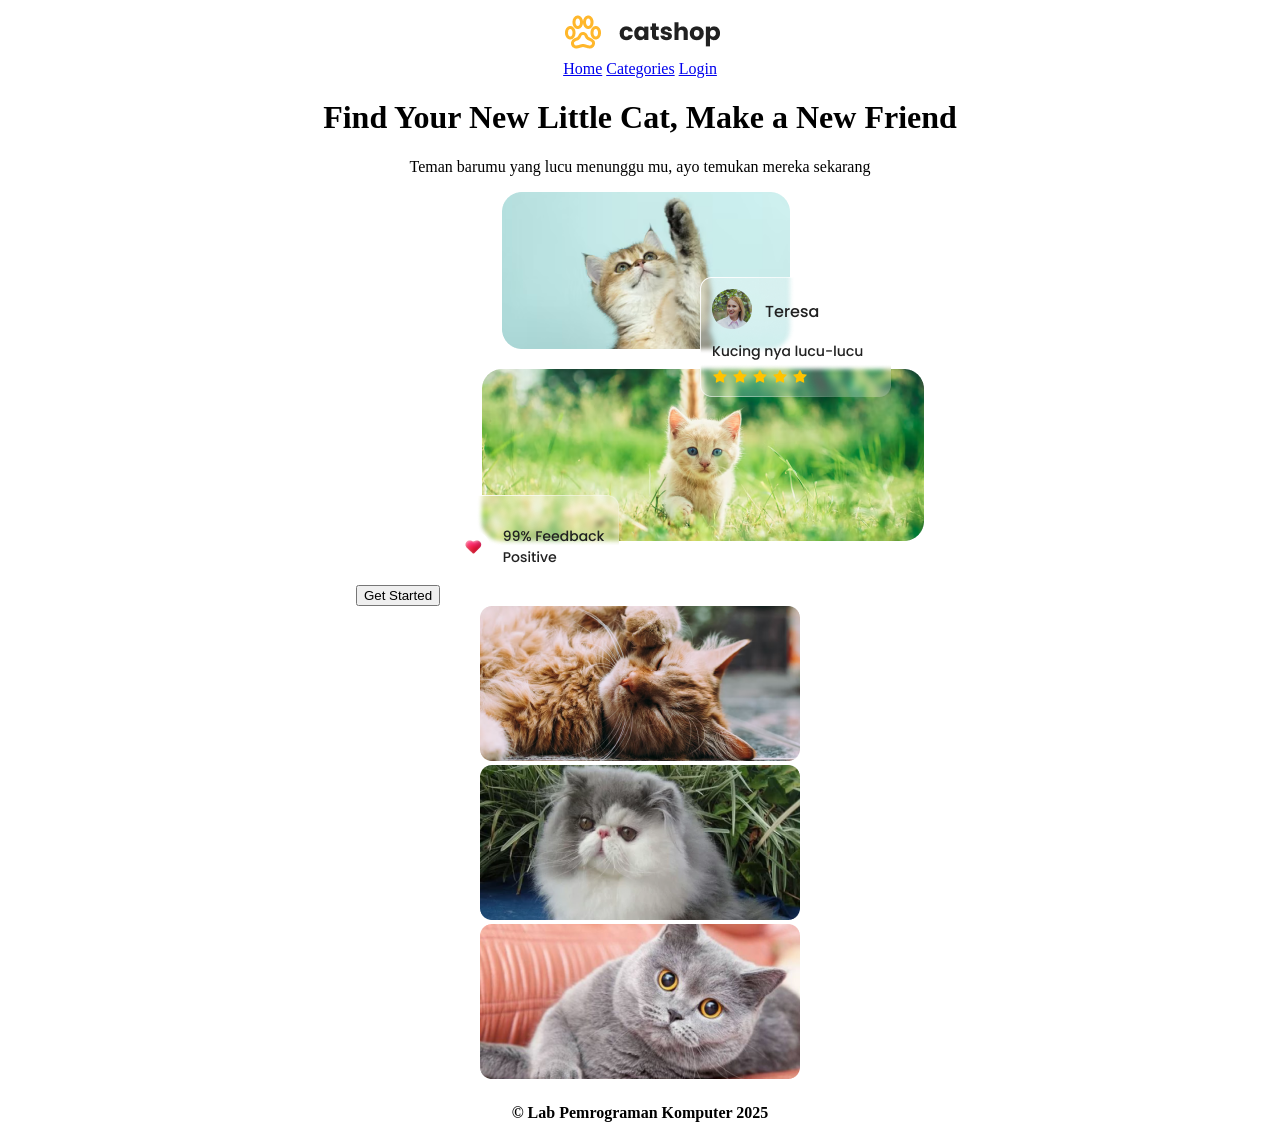
==== index.html @ 52e6fa99 "Login, register html" ====
<!DOCTYPE html>
<html lang="en">
  <head>
    <link rel="icon" href="assets/icon.png" />
    <title>Home</title>
  </head>
  <body>
    <center>
      <header>
        <nav>
          <div class="logo">
            <img src="assets/logo.png" alt="" />
          </div>
          <a href="index.html">Home</a>
          <a href="#">Categories</a>
          <a href="login.html">Login</a>
        </nav>
      </header>
      <main>
        <div class="jumbotron">
          <h1>Find Your New Little Cat, Make a New Friend</h1>
          <p>Teman barumu yang lucu menunggu mu, ayo temukan mereka sekarang</p>
          <button type="button">Get Started</button>
          <img src="assets/jumbotron.png" alt="" />
        </div>
        <div class="cards-categories">
          <div class="card">
            <img src="assets/anggora.png" alt="" />
          </div>
          <div class="card">
            <img src="assets/persia.png" alt="" />
          </div>
          <div class="card">
            <img src="assets/british.png" alt="" />
          </div>
        </div>
      </main>
      <footer>
        <h4>&copy; Lab Pemrograman Komputer 2025</h4>
      </footer>
    </center>
  </body>
</html>
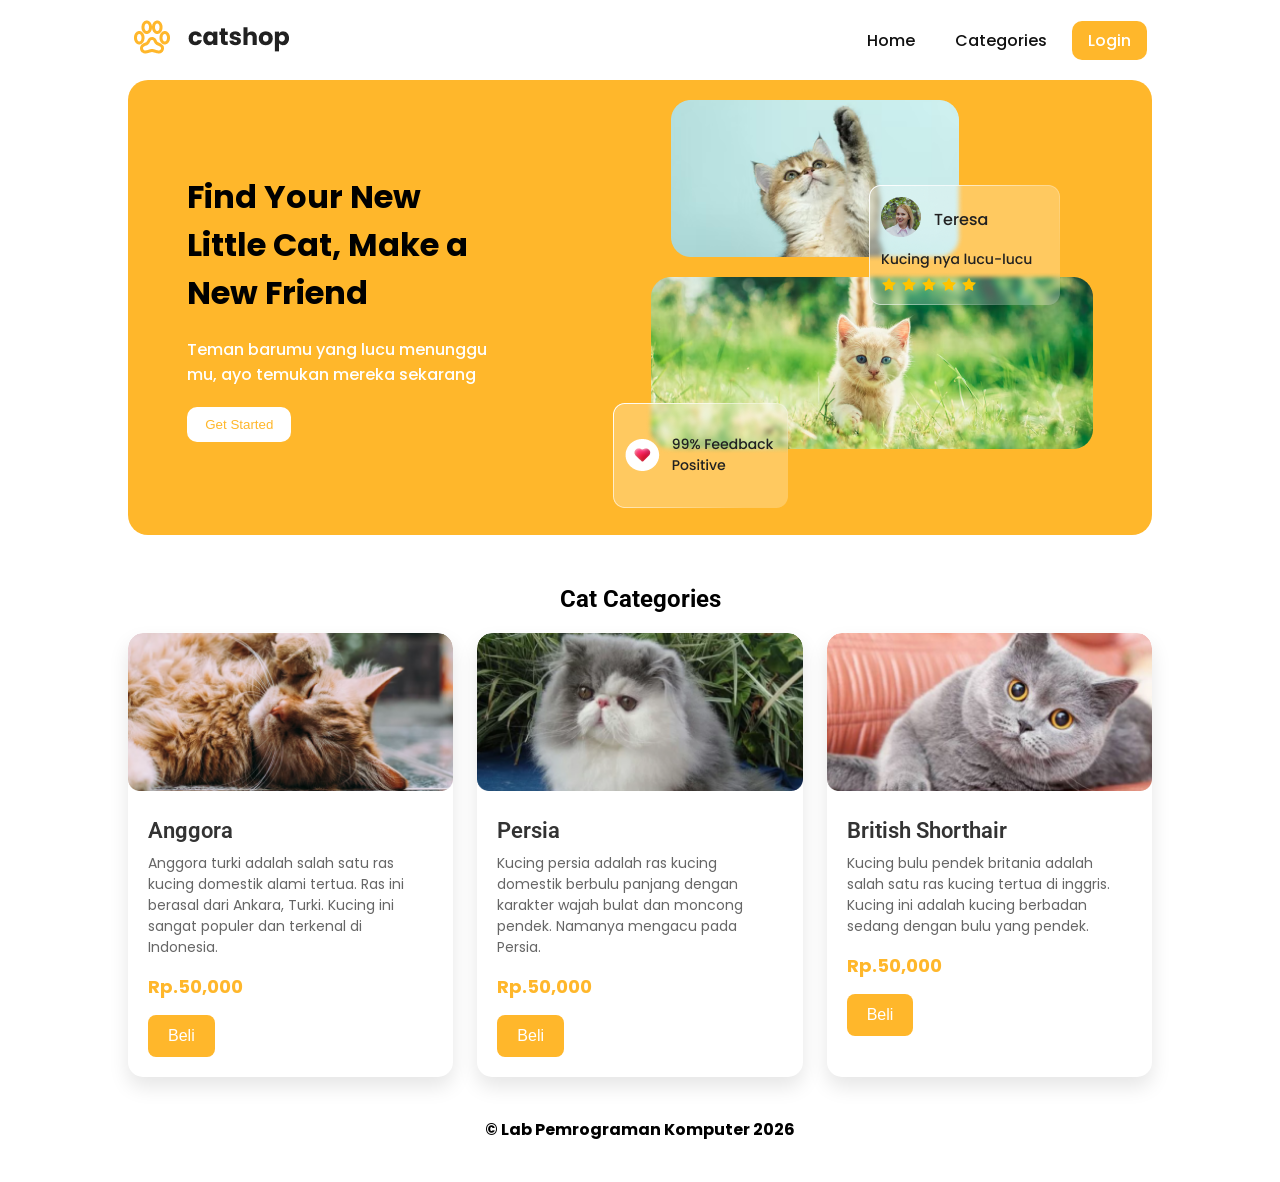
==== commit 33daf803: "Menambahkan css  Bab 2" ====
--- a/index.html
+++ b/index.html
@@ -3,41 +3,105 @@
   <head>
     <link rel="icon" href="assets/icon.png" />
     <title>Home</title>
+    <link rel="stylesheet" href="css/style.css" />
+    <link rel="preconnect" href="https://fonts.googleapis.com" />
+    <link rel="preconnect" href="https://fonts.gstatic.com" crossorigin />
+    <link
+      href="https://fonts.googleapis.com/css2?family=Poppins:wght@400;500;700&family=Roboto:wght@500;700&display=swap"
+      rel="stylesheet"
+    />
+    <link
+      rel="stylesheet"
+      href="https://cdnjs.cloudflare.com/ajax/libs/font-awesome/5.15.3/css/all.min.css"
+    />
+    <link rel="stylesheet" href="style.css" />
   </head>
+
   <body>
-    <center>
+    <div class="container">
       <header>
         <nav>
           <div class="logo">
             <img src="assets/logo.png" alt="" />
           </div>
-          <a href="index.html">Home</a>
-          <a href="#">Categories</a>
-          <a href="login.html">Login</a>
+          <input type="checkbox" id="click" />
+          <label for="click" class="menu-btn">
+            <i class="fas fa-bars"></i>
+          </label>
+          <ul>
+            <li><a href="#">Home</a></li>
+            <li><a href="#">Categories</a></li>
+            <li><a href="login.html" class="btn_login">Login</a></li>
+          </ul>
         </nav>
       </header>
       <main>
         <div class="jumbotron">
-          <h1>Find Your New Little Cat, Make a New Friend</h1>
-          <p>Teman barumu yang lucu menunggu mu, ayo temukan mereka sekarang</p>
-          <button type="button">Get Started</button>
-          <img src="assets/jumbotron.png" alt="" />
+          <div class="jumbotron-text">
+            <h1>Find Your New Little Cat, Make a New Friend</h1>
+            <p>
+              Teman barumu yang lucu menunggu mu, ayo temukan mereka sekarang
+            </p>
+            <button type="button" class="btn_getStarted">Get Started</button>
+          </div>
+          <div class="jumbotron-img">
+            <img src="assets/jumbotron.png" alt="" />
+          </div>
         </div>
         <div class="cards-categories">
-          <div class="card">
-            <img src="assets/anggora.png" alt="" />
-          </div>
-          <div class="card">
-            <img src="assets/persia.png" alt="" />
-          </div>
-          <div class="card">
-            <img src="assets/british.png" alt="" />
+          <h2>Cat Categories</h2>
+          <div class="card-categories">
+            <div class="card">
+              <div class="card-image">
+                <img src="assets/anggora.png" alt="gambar tidak ditemukan" />
+              </div>
+              <div class="card-content">
+                <h5>Anggora</h5>
+                <p class="description">
+                  Anggora turki adalah salah satu ras kucing domestik alami
+                  tertua. Ras ini berasal dari Ankara, Turki. Kucing ini sangat
+                  populer dan terkenal di Indonesia.
+                </p>
+                <p class="price"><span>Rp.</span>50,000</p>
+                <button class="btn_belanja" type="submit">Beli</button>
+              </div>
+            </div>
+            <div class="card">
+              <div class="card-image">
+                <img src="assets/persia.png" alt="gambar tidak ditemukan" />
+              </div>
+              <div class="card-content">
+                <h5>Persia</h5>
+                <p class="description">
+                  Kucing persia adalah ras kucing domestik berbulu panjang
+                  dengan karakter wajah bulat dan moncong pendek. Namanya
+                  mengacu pada Persia.
+                </p>
+                <p class="price"><span>Rp.</span>50,000</p>
+                <button class="btn_belanja" type="submit">Beli</button>
+              </div>
+            </div>
+            <div class="card">
+              <div class="card-image">
+                <img src="assets/british.png" alt="gambar tidak ditemukan" />
+              </div>
+              <div class="card-content">
+                <h5>British Shorthair</h5>
+                <p class="description">
+                  Kucing bulu pendek britania adalah salah satu ras kucing
+                  tertua di inggris. Kucing ini adalah kucing berbadan sedang
+                  dengan bulu yang pendek.
+                </p>
+                <p class="price"><span>Rp.</span>50,000</p>
+                <button class="btn_belanja" type="submit">Beli</button>
+              </div>
+            </div>
           </div>
         </div>
       </main>
       <footer>
-        <h4>&copy; Lab Pemrograman Komputer 2025</h4>
+        <h4>&copy; Lab Pemrograman Komputer 2026</h4>
       </footer>
-    </center>
+    </div>
   </body>
-</html>+</html>
--- a/css/style.css
+++ b/css/style.css
@@ -0,0 +1,314 @@
+* {
+	margin: 0;
+	padding: 0;
+	box-sizing: border-box;
+  }
+  
+  .container {
+	width: 80%;
+	margin: 0 auto;
+  }
+  
+  body {
+	font-family: "Poppins", sans-serif;
+  }
+  
+  /* new nav */
+  nav {
+	display: flex;
+	height: 80px;
+	width: 100%;
+	align-items: center;
+	justify-content: space-between;
+	flex-wrap: wrap;
+  }
+  nav ul {
+	display: flex;
+	flex-wrap: wrap;
+	list-style: none;
+  }
+  nav ul li {
+	margin: 0 5px;
+  }
+  nav ul li a {
+	color: #111;
+	text-decoration: none;
+	font-weight: 500;
+	padding: 8px 15px;
+	transition: all 0.3s ease;
+  }
+  nav ul li a.active,
+  nav ul li a:hover {
+	color: #ffb72b;
+  }
+  nav .menu-btn i {
+	color: #000;
+	font-size: 22px;
+	cursor: pointer;
+	display: none;
+  }
+  input[type="checkbox"] {
+	display: none;
+  }
+  
+  .btn_login {
+	background-color: #ffb72b;
+	width: 100%;
+	padding: 8px 16px;
+	border-radius: 10px;
+	border: none;
+	cursor: pointer;
+	color: white;
+  }
+  
+  .btn_login:hover {
+	background-color: #eba416;
+	color: #fff;
+  }
+  
+  /* style jumbotron */
+  .jumbotron {
+	display: flex;
+	background-color: #ffb72b;
+	border-radius: 20px;
+	padding: 20px 0;
+	justify-content: space-around;
+	align-items: center;
+	margin-bottom: 50px;
+  }
+  
+  .jumbotron-text {
+	width: 30%;
+	font-weight: 500;
+  }
+  
+  .jumbotron-text p {
+	color: white;
+	margin: 20px 0;
+  }
+  
+  .jumbotron-text button {
+	padding: 10px 18px;
+	border: none;
+	border-radius: 10px;
+	background-color: white;
+	color: #ffb72b;
+	cursor: pointer;
+  }
+  
+  /* style card-categories */
+  .cards-categories {
+	display: flex;
+	flex-direction: column;
+	align-items: center;
+  }
+  
+  .cards-categories h2 {
+	font-family: "Roboto", sans-serif;
+	font-size: 24px;
+	margin-bottom: 20px;
+	text-align: center;
+  }
+  
+  .card-categories {
+	display: grid;
+	gap: 1.5rem;
+	grid-template-columns: repeat(auto-fit, minmax(20rem, 1fr));
+  }
+  
+  .card {
+	box-shadow: 0 10px 20px rgba(0, 0, 0, 0.1);
+	border-radius: 15px;
+	overflow: hidden;
+	transition: transform 0.3s ease-in-out;
+  }
+  
+  .card:hover {
+	transform: scale(1.05);
+  }
+  
+  .card .card-image {
+	overflow: hidden;
+	border-radius: 15px 15px 0 0;
+  }
+  
+  .card img {
+	width: 100%;
+	height: auto;
+	object-fit: cover;
+	border-radius: 15px 15px 0 0;
+  }
+  
+  .card-content {
+	padding: 20px;
+  }
+  
+  .card h5 {
+	margin-bottom: 10px;
+	font-family: "Roboto", sans-serif;
+	font-size: 22px;
+	font-weight: 600;
+	color: #333;
+  }
+  
+  .card p.description {
+	font-size: 14px;
+	color: #666;
+	margin-bottom: 15px;
+  }
+  
+  .card p.price {
+	font-size: 18px;
+	font-weight: bold;
+	color: #ffb72b;
+	margin-bottom: 15px;
+  }
+  
+  .card .btn_belanja {
+	background-color: #ffb72b;
+	padding: 12px 20px;
+	border-radius: 8px;
+	border: none;
+	cursor: pointer;
+	color: white;
+	font-size: 16px;
+	transition: background-color 0.3s ease;
+  }
+  
+  .card .btn_belanja:hover {
+	background-color: #eba416;
+  }
+  
+  
+  
+  
+  
+  /* footer */
+  footer {
+	display: flex;
+	justify-content: center;
+	align-items: center;
+	margin: 40px 0;
+  }
+  
+  /* style page login */
+  
+  .center {
+	display: flex;
+	justify-content: center;
+	align-items: center;
+	height: 500px;
+  }
+  
+  .form-login {
+	display: flex;
+	flex-direction: column;
+	align-items: center;
+	width: 30%;
+	background-color: white;
+	padding: 30px;
+	margin: 0 auto;
+	box-shadow: 0 6px 12px 4px rgba(0, 0, 0, 0.15);
+	border-radius: 10px;
+  }
+  
+  .input {
+	width: 100%;
+	margin: 10px 0;
+	padding: 10px;
+	border-radius: 10px;
+	border: 1px solid rgb(148, 148, 148);
+  }
+  
+  .link-register {
+	text-decoration: none;
+	margin-top: 10px;
+  }
+
+  
+  
+  /* responsive */
+  @media screen and (max-width: 1023px) {
+	.container {
+	  width: 100%;
+	  margin: 0 auto;
+	}
+	/* navbar responsive */
+	nav {
+	  padding: 0 40px 0 50px;
+	  position: relative;
+	}
+  
+	nav .menu-btn i {
+	  display: block;
+	}
+	#click:checked ~ .menu-btn i:before {
+	  content: "\f00d";
+	}
+	nav ul {
+	  position: absolute;
+	  top: 80px;
+	  left: -100%;
+	  background: rgba(0, 0, 0, 0.85);
+	  width: 100%;
+	  text-align: center;
+	  display: block;
+	  transition: all 0.3s ease;
+	}
+	#click:checked ~ ul {
+	  left: 0;
+	}
+	nav ul li {
+	  width: 100%;
+	  margin: 40px 0;
+	}
+	nav ul li a {
+	  width: 100%;
+	  margin-left: -100%;
+	  display: block;
+	  font-size: 20px;
+	  color: #fff;
+	  transition: 0.6s cubic-bezier(0.68, -0.55, 0.265, 1.55);
+	}
+	#click:checked ~ ul li a {
+	  margin-left: 0px;
+	}
+	nav ul li a.active,
+	nav ul li a:hover {
+	  color: #ffb72b;
+	}
+  
+	/* jumbotron responsive */
+	.jumbotron {
+	  flex-direction: column-reverse;
+	  border-radius: 0px !important;
+	  justify-content: center;
+	}
+	.jumbotron-img img {
+	  width: 100% !important;
+	}
+  
+	.jumbotron-text {
+	  width: 100% !important;
+	  padding-left: 20px;
+	}
+  
+	/* card-categories responsive */
+	.card-categories {
+	  flex-direction: column;
+	  gap: 20px;
+	  margin: 0 10px;
+	}
+  
+	.card {
+	  width: 100% !important;
+	}
+  
+	/* form-login responsive */
+	.form-login {
+	  width: 80%;
+	}
+	.modal-content {
+	  width: 80%; /* Sesuaikan ukuran modal untuk layar kecil */
+	}
+  }
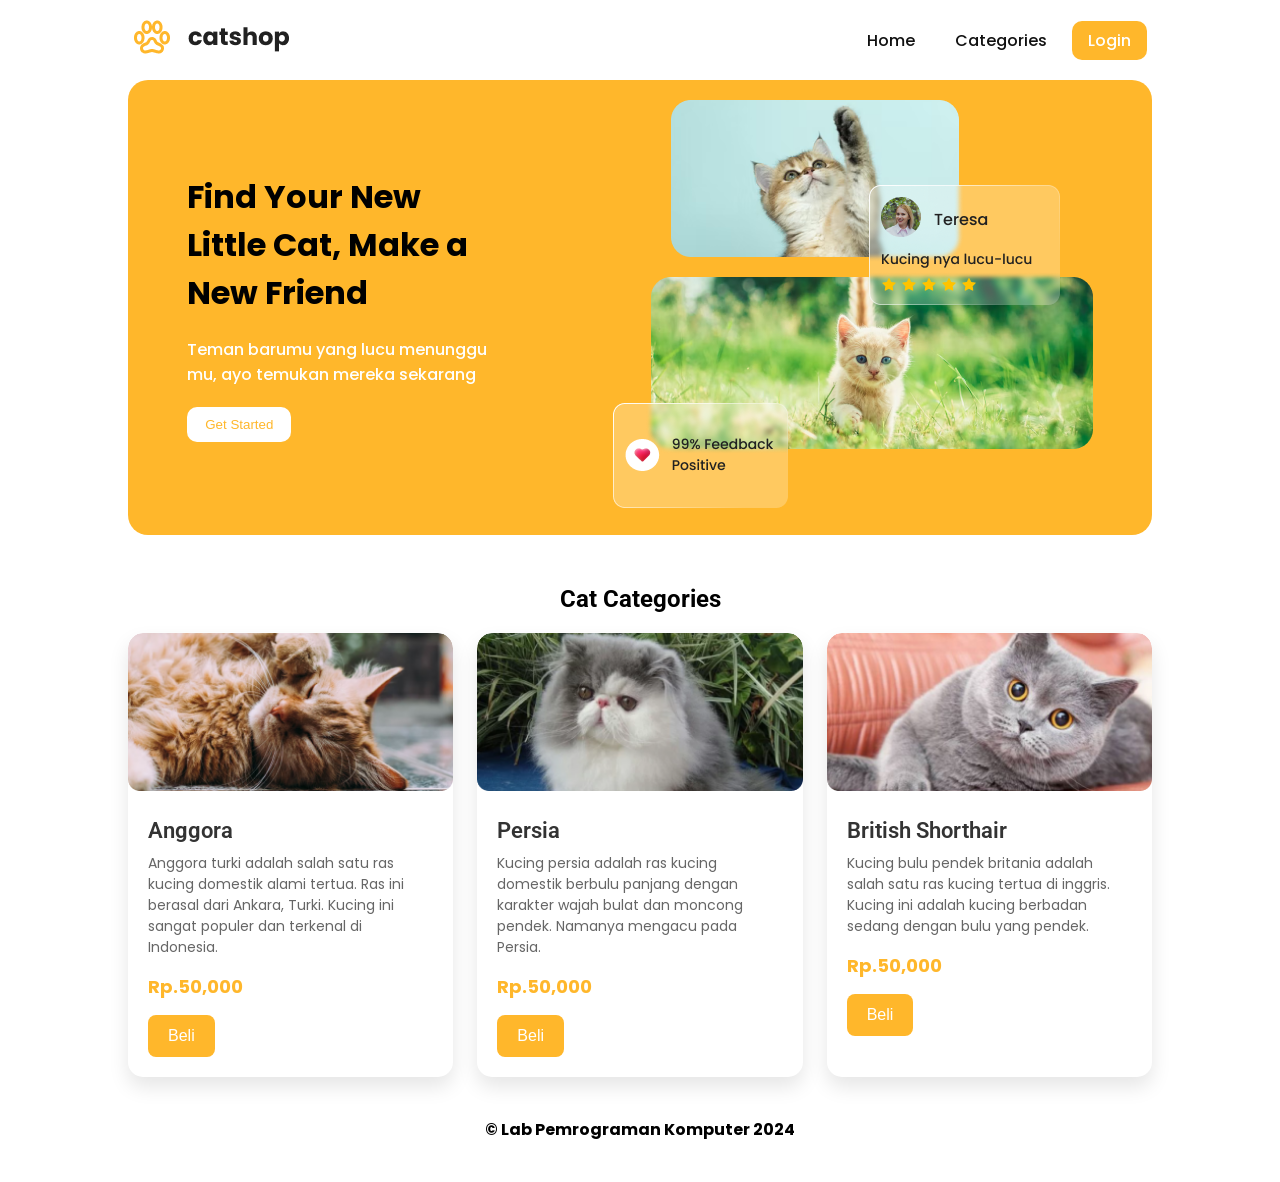
==== commit b0f0d0ad: "Latihan javascript II  Bab 4" ====
--- a/index.html
+++ b/index.html
@@ -1,107 +1,217 @@
 <!DOCTYPE html>
 <html lang="en">
-  <head>
-    <link rel="icon" href="assets/icon.png" />
-    <title>Home</title>
-    <link rel="stylesheet" href="css/style.css" />
-    <link rel="preconnect" href="https://fonts.googleapis.com" />
-    <link rel="preconnect" href="https://fonts.gstatic.com" crossorigin />
-    <link
-      href="https://fonts.googleapis.com/css2?family=Poppins:wght@400;500;700&family=Roboto:wght@500;700&display=swap"
-      rel="stylesheet"
-    />
-    <link
-      rel="stylesheet"
-      href="https://cdnjs.cloudflare.com/ajax/libs/font-awesome/5.15.3/css/all.min.css"
-    />
-    <link rel="stylesheet" href="style.css" />
-  </head>
-
-  <body>
-    <div class="container">
-      <header>
-        <nav>
-          <div class="logo">
-            <img src="assets/logo.png" alt="" />
-          </div>
-          <input type="checkbox" id="click" />
-          <label for="click" class="menu-btn">
-            <i class="fas fa-bars"></i>
-          </label>
-          <ul>
-            <li><a href="#">Home</a></li>
-            <li><a href="#">Categories</a></li>
-            <li><a href="login.html" class="btn_login">Login</a></li>
-          </ul>
-        </nav>
-      </header>
-      <main>
-        <div class="jumbotron">
-          <div class="jumbotron-text">
-            <h1>Find Your New Little Cat, Make a New Friend</h1>
-            <p>
-              Teman barumu yang lucu menunggu mu, ayo temukan mereka sekarang
-            </p>
-            <button type="button" class="btn_getStarted">Get Started</button>
-          </div>
-          <div class="jumbotron-img">
-            <img src="assets/jumbotron.png" alt="" />
-          </div>
-        </div>
-        <div class="cards-categories">
-          <h2>Cat Categories</h2>
-          <div class="card-categories">
-            <div class="card">
-              <div class="card-image">
-                <img src="assets/anggora.png" alt="gambar tidak ditemukan" />
-              </div>
-              <div class="card-content">
-                <h5>Anggora</h5>
-                <p class="description">
-                  Anggora turki adalah salah satu ras kucing domestik alami
-                  tertua. Ras ini berasal dari Ankara, Turki. Kucing ini sangat
-                  populer dan terkenal di Indonesia.
-                </p>
-                <p class="price"><span>Rp.</span>50,000</p>
-                <button class="btn_belanja" type="submit">Beli</button>
-              </div>
-            </div>
-            <div class="card">
-              <div class="card-image">
-                <img src="assets/persia.png" alt="gambar tidak ditemukan" />
-              </div>
-              <div class="card-content">
-                <h5>Persia</h5>
-                <p class="description">
-                  Kucing persia adalah ras kucing domestik berbulu panjang
-                  dengan karakter wajah bulat dan moncong pendek. Namanya
-                  mengacu pada Persia.
-                </p>
-                <p class="price"><span>Rp.</span>50,000</p>
-                <button class="btn_belanja" type="submit">Beli</button>
-              </div>
-            </div>
-            <div class="card">
-              <div class="card-image">
-                <img src="assets/british.png" alt="gambar tidak ditemukan" />
-              </div>
-              <div class="card-content">
-                <h5>British Shorthair</h5>
-                <p class="description">
-                  Kucing bulu pendek britania adalah salah satu ras kucing
-                  tertua di inggris. Kucing ini adalah kucing berbadan sedang
-                  dengan bulu yang pendek.
-                </p>
-                <p class="price"><span>Rp.</span>50,000</p>
-                <button class="btn_belanja" type="submit">Beli</button>
-              </div>
-            </div>
-          </div>
-        </div>
-      </main>
-      <footer>
-        <h4>&copy; Lab Pemrograman Komputer 2026</h4>
-      </footer>
-    </div>
-  </body>
+
+<head>
+	<link rel="icon" href="assets/icon.png" />
+	<title>Home</title>
+	<link rel="stylesheet" href="css/style.css" />
+	<link rel="preconnect" href="https://fonts.googleapis.com" />
+	<link rel="preconnect" href="https://fonts.gstatic.com" crossorigin />
+	<link
+		href="https://fonts.googleapis.com/css2?family=Poppins:wght@400;500;700&family=Roboto:wght@500;700&display=swap"
+		rel="stylesheet" />
+	<link rel="stylesheet" href="https://cdnjs.cloudflare.com/ajax/libs/font-awesome/5.15.3/css/all.min.css" />
+</head>
+
+<body>
+	<div class="container">
+		<header>
+			<nav>
+				<div class="logo">
+					<img src="assets/logo.png" alt="" />
+				</div>
+				<input type="checkbox" id="click" />
+				<label for="click" class="menu-btn">
+					<i class="fas fa-bars"></i>
+				</label>
+				<ul>
+					<li><a href="#">Home</a></li>
+					<li><a href="#">Categories</a></li>
+					<li><a href="login.html" class="btn_login">Login</a></li>
+				</ul>
+			</nav>
+		</header>
+		<main>
+			<div class="jumbotron">
+				<div class="jumbotron-text">
+					<h1>Find Your New Little Cat, Make a New Friend</h1>
+					<p> Teman barumu yang lucu menunggu mu, ayo temukan mereka sekarang
+					</p>
+					<button type="button" class="btn_getStarted">Get Started</button>
+				</div>
+				<div class="jumbotron-img">
+					<img src="assets/jumbotron.png" alt="" />
+				</div>
+			</div>
+			<div class="cards-categories">
+				<h2>Cat Categories</h2>
+				<div class="card-categories">
+					<div class="card">
+						<div class="card-image">
+							<img src="assets/anggora.png" alt="gambar tidak ditemukan" />
+						</div>
+						<div class="card-content">
+							<h5>Anggora</h5>
+							<p class="description">Anggora turki adalah salah satu ras kucing domestik alami tertua. Ras
+								ini berasal dari Ankara, Turki. Kucing ini sangat populer dan terkenal di Indonesia.</p>
+							<p class="price"><span>Rp.</span>50,000</p>
+							<button class="btn_belanja" type="submit" onclick="bukaModal('Anggora')">Beli</button>
+						</div>
+					</div>
+					<div class="card">
+						<div class="card-image">
+							<img src="assets/persia.png" alt="gambar tidak ditemukan" />
+						</div>
+						<div class="card-content">
+							<h5>Persia</h5>
+							<p class="description">Kucing persia adalah ras kucing domestik berbulu panjang dengan
+								karakter wajah bulat dan moncong pendek. Namanya mengacu pada Persia.</p>
+							<p class="price"><span>Rp.</span>50,000</p>
+							<button class="btn_belanja" type="submit" onclick="bukaModal('Persia')">Beli</button>
+						</div>
+					</div>
+					<div class="card">
+						<div class="card-image">
+							<img src="assets/british.png" alt="gambar tidak ditemukan" />
+						</div>
+						<div class="card-content">
+							<h5>British Shorthair</h5>
+							<p class="description">Kucing bulu pendek britania adalah salah satu ras kucing tertua di
+								inggris. Kucing ini adalah kucing berbadan sedang dengan bulu yang pendek. </p>
+							<p class="price"><span>Rp.</span>50,000</p>
+							<button class="btn_belanja" type="submit"
+								onclick="bukaModal('British Shorthair')">Beli</button>
+						</div>
+					</div>
+				</div>
+
+			</div>
+			<!--  Modal -->
+			<div id="myModal" class="modal-container" onclick="tutupModal()">
+				<div class="modal-dialog" onclick="event.stopPropagation()">
+					<div class="modal-content">
+						<div class="modal-header">
+							<h1 class="modal-title " style="color:  #ffb72b;">Formulit Pembayaran</h1>
+							<button type="button" class="btn-close" aria-label="Close"></button>
+						</div>
+						<div class="modal-body">
+							<form>
+								<div class="form-group">
+									<label class="labelmodal" for="recipient-name" class="col-form-label">Nama :</label>
+									<input class="inputdata" type="text" class="form-control" id="recipient-name">
+								</div>
+								<div class="form-group">
+									<label class="labelmodal" for="handphone" class="col-form-label">No. Hp :</label>
+									<input class="inputdata" type="text" class="form-control" id="handphone">
+								</div>
+								<div class="form-group">
+									<label class="labelmodal" for="alamat-text" class="col-form-label">Alamat:</label>
+									<textarea class="inputalamat" class="form-control" id="alamat-text"></textarea>
+								</div>
+							</form>
+						</div>
+						<div class="modal-footer">
+							<button type="button" class="btn btn-secondary" onclick="tutupModal()">Keluar</button>
+							<button type="button" class="btn btn-yellow" onclick="bukaModal2()">Lanjutkan</button>
+						</div>
+					</div>
+				</div>
+			</div>
+			<!-- Modal 2 -->
+			<div id="myModal2" class="modal-container" onclick="tutupModal2()">
+				<div class="modal-dialog" onclick="event.stopPropagation()">
+					<div class="modal-content">
+						<div class="modal-header">
+							<h1 class="modal-title" style="color:  #ffb72b;">Data Transaksi</h1>
+							<button type="button" class="btn-close" aria-label="Close" onclick="tutupModal2()"></button>
+						</div>
+						<div class="modal-body">
+							<form>
+								<h4> Kategori</h4>
+								<div class="form-group">
+									<label class="labelmodal" for="detail-kategori" class="col-form-label">Kategori
+										:</label>
+									<input class="inputdata" type="text" class="form-control" id="detail-kategori"
+										disabled>
+								</div>
+								<div class="form-group">
+									<label class="labelmodal" for="detail-harga" class="col-form-label">Harga :</label>
+									<input class="inputdata" type="text" class="form-control" id="detail-harga"
+										disabled>
+								</div>
+								<h4>Pembeli</h4>
+								<div class="form-group">
+									<label class="labelmodal" for="detail-nama" class="col-form-label">Nama :</label>
+									<input class="inputdata" type="text" class="form-control" id="detail-nama" disabled>
+								</div>
+								<div class="form-group">
+									<label class="labelmodal" for="detail-nomorhp" class="col-form-label">No. Hp
+										:</label>
+									<input class="inputdata" type="text" class="form-control" id="detail-nomorhp"
+										disabled>
+								</div>
+								<div class="form-group">
+									<label class="labelmodal" for="detail-alamat" class="col-form-label">Alamat:</label>
+									<textarea class="inputalamat" class="form-control" id="detail-alamat"
+										disabled></textarea>
+								</div>
+							</form>
+						</div>
+						<div class="modal-footer">
+							<button type="button" class="btn btn-secondary" onclick="kembaliKeModalPertama()">Kembali</button>
+							<button type="button" class="btn btn-yellow" onclick="lakukanPembayaran()">Lakukan
+								Pembayaran</button>
+						</div>
+					</div>
+				</div>
+			</div>
+
+		</main>
+		<footer>
+			<h4>&copy; Lab Pemrograman Komputer 2024</h4>
+		</footer>
+	</div>
+	<script>
+		// Fungsi Modal
+		function bukaModal(kategori) {
+			document.getElementById("myModal").style.display = "flex";
+
+			document.getElementById("kategori-detail").innerText = "Detail " + kategori;
+
+			document.getElementById("nama").value = "";
+			document.getElementById("nomorhp").value = "";
+			document.getElementById("alamat").value = "";
+		}
+
+		function tutupModal() {
+			document.getElementById("myModal").style.display = "none";
+		}
+
+		function tutupModal2() {
+			document.getElementById("myModal2").style.display = "none";
+		}
+		function bukaModal2() {
+			tutupModal(); // Tutup modal pertama
+			document.getElementById("myModal2").style.display = "flex";
+
+			var nama = document.getElementById("recipient-name").value;
+			var nomorhp = document.getElementById("handphone").value;
+			var alamat = document.getElementById("alamat-text").value;
+
+			document.getElementById("detail-nama").value = nama;
+			document.getElementById("detail-nomorhp").value = nomorhp;
+			document.getElementById("detail-alamat").value = alamat;
+		}
+		function kembaliKeModalPertama() {
+			tutupModal2();
+			bukaModal();
+		}
+		function lakukanPembayaran() {
+			alert("Pembayaran berhasil!");
+			tutupModal2();
+		}
+
+	</script>
+</body>
+
 </html>
--- a/css/style.css
+++ b/css/style.css
@@ -225,10 +225,104 @@
 	margin-top: 10px;
   }
 
-  
+/*  Modal */
+.modal-container {
+    display: none;
+    position: fixed;
+    top: 0;
+    left: 0;
+    width: 100%;
+    height: 100%;
+    background-color: rgba(0, 0, 0, 0.5);
+    justify-content: center;
+    align-items: center;
+    color: #000;
+}
+
+.modal-dialog {
+    width: 80%; 
+    max-width: 500px;
+    background-color: #fff;
+    border: none;
+    border-radius: 10px;
+    box-shadow: 0 0 10px rgba(0, 0, 0, 0.2);
+}
+
+.modal-header {
+	border-bottom: none;
+	padding: 10px 20px;
+	display: flex;
+	justify-content: space-between;
+	align-items: center;
+}
+
+.modal-title {
+	margin: 0;
+	font-size: 1.2rem;
+}
+
+.btn-close {
+	font-size: 1.5rem;
+	background: none;
+	border: none;
+	cursor: pointer;
+	color: #000;
+}
+
+.modal-body {
+	padding: 20px;
+}
+
+.form-group {
+	margin-bottom: 20px;
+}
+
+.form-group  .labelmodal {
+	display: block;
+	margin-bottom: 5px;
+}
+
+.form-group .inputdata,
+.form-group .inputalamat {
+	width: 100%;
+	padding: 8px;
+	border: 1px solid #ccc;
+	border-radius: 5px;
+}
+
+.modal-footer {
+	border-top: none;
+	padding: 10px 20px;
+	display: flex;
+	justify-content: flex-end;
+}
+
+.btn-secondary,
+.btn-yellow {
+	padding: 8px 16px;
+	border: none;
+	border-radius: 5px;
+	cursor: pointer;
+	color: #fff;
+	
+}
+
+.btn-secondary {
+	background-color: #888;
+	margin-right: 10px;
+}
+
+.btn-yellow {
+	background-color: #ffb72b;
+}
+
+
   
   /* responsive */
   @media screen and (max-width: 1023px) {
+	.modal-dialog {
+        width: 80%; 
+	}
 	.container {
 	  width: 100%;
 	  margin: 0 auto;
@@ -308,7 +402,5 @@
 	.form-login {
 	  width: 80%;
 	}
-	.modal-content {
-	  width: 80%; /* Sesuaikan ukuran modal untuk layar kecil */
-	}
-  }
+  }
+  
